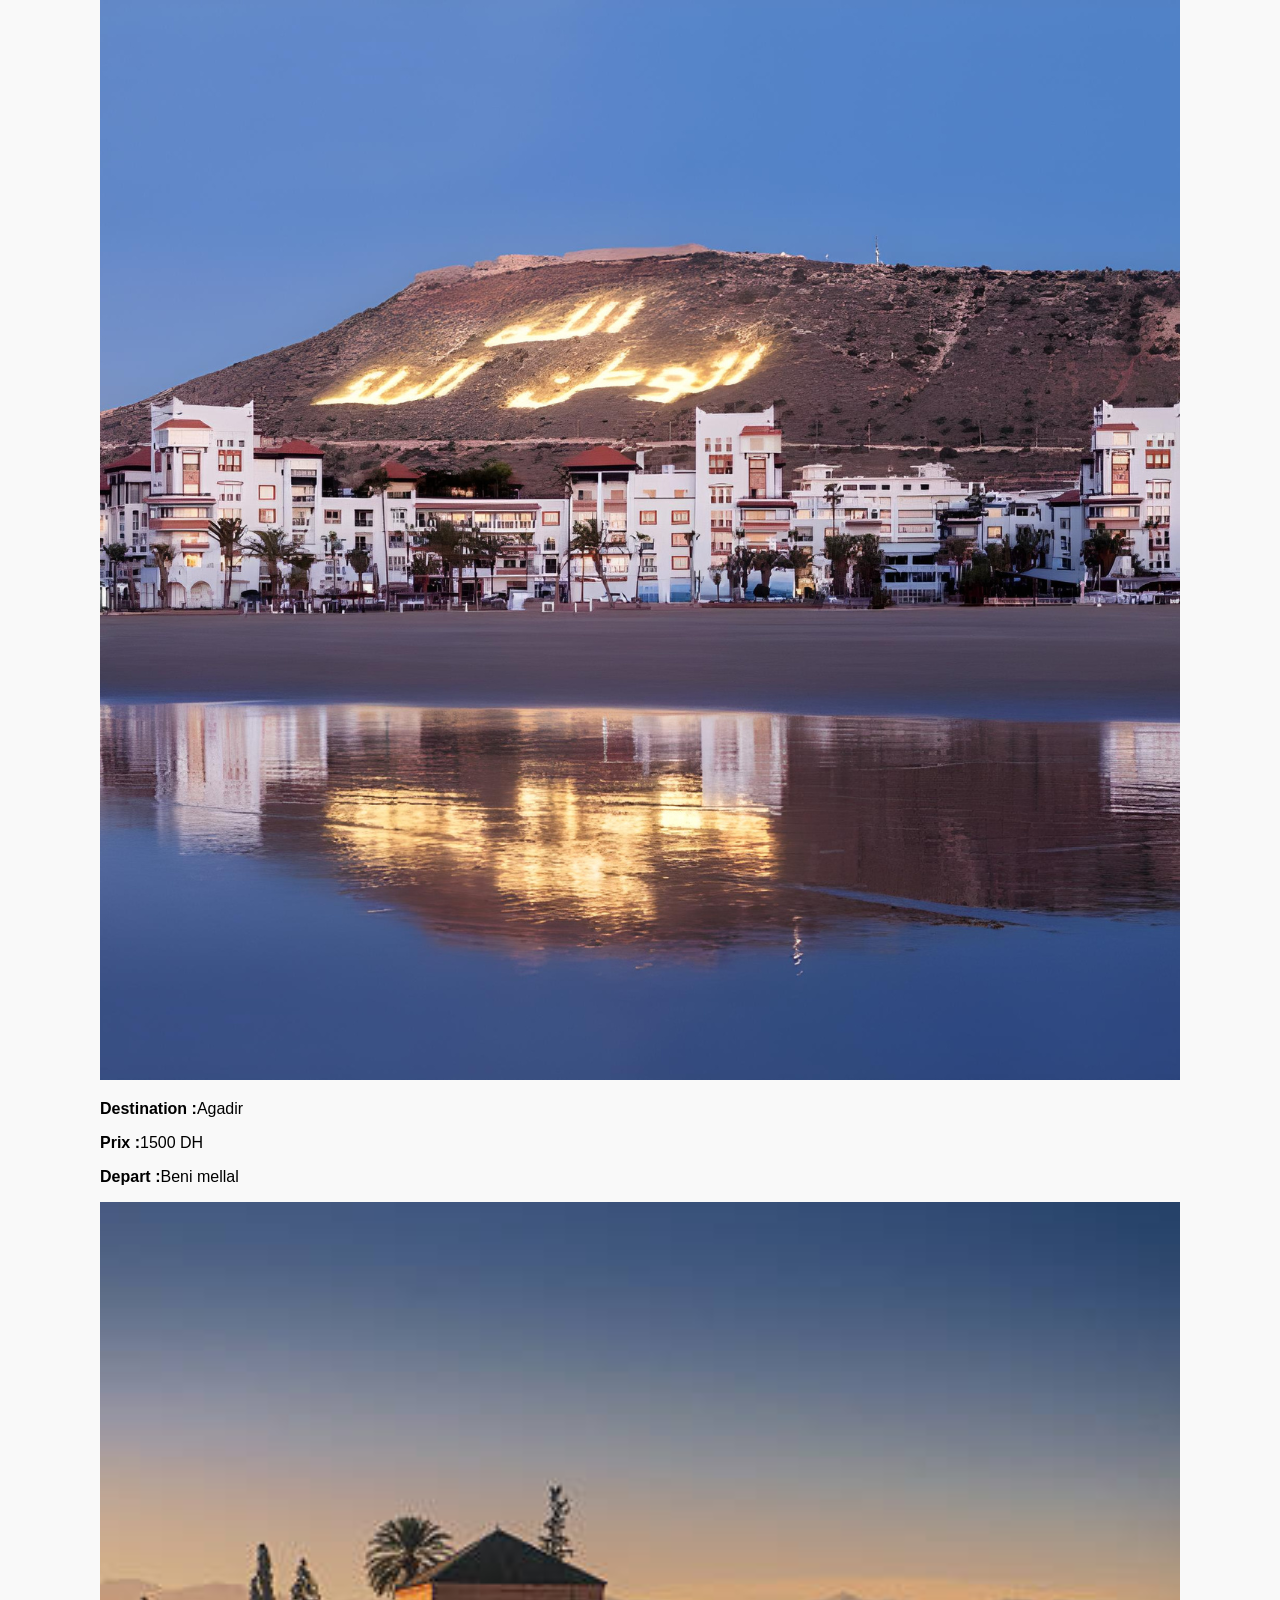
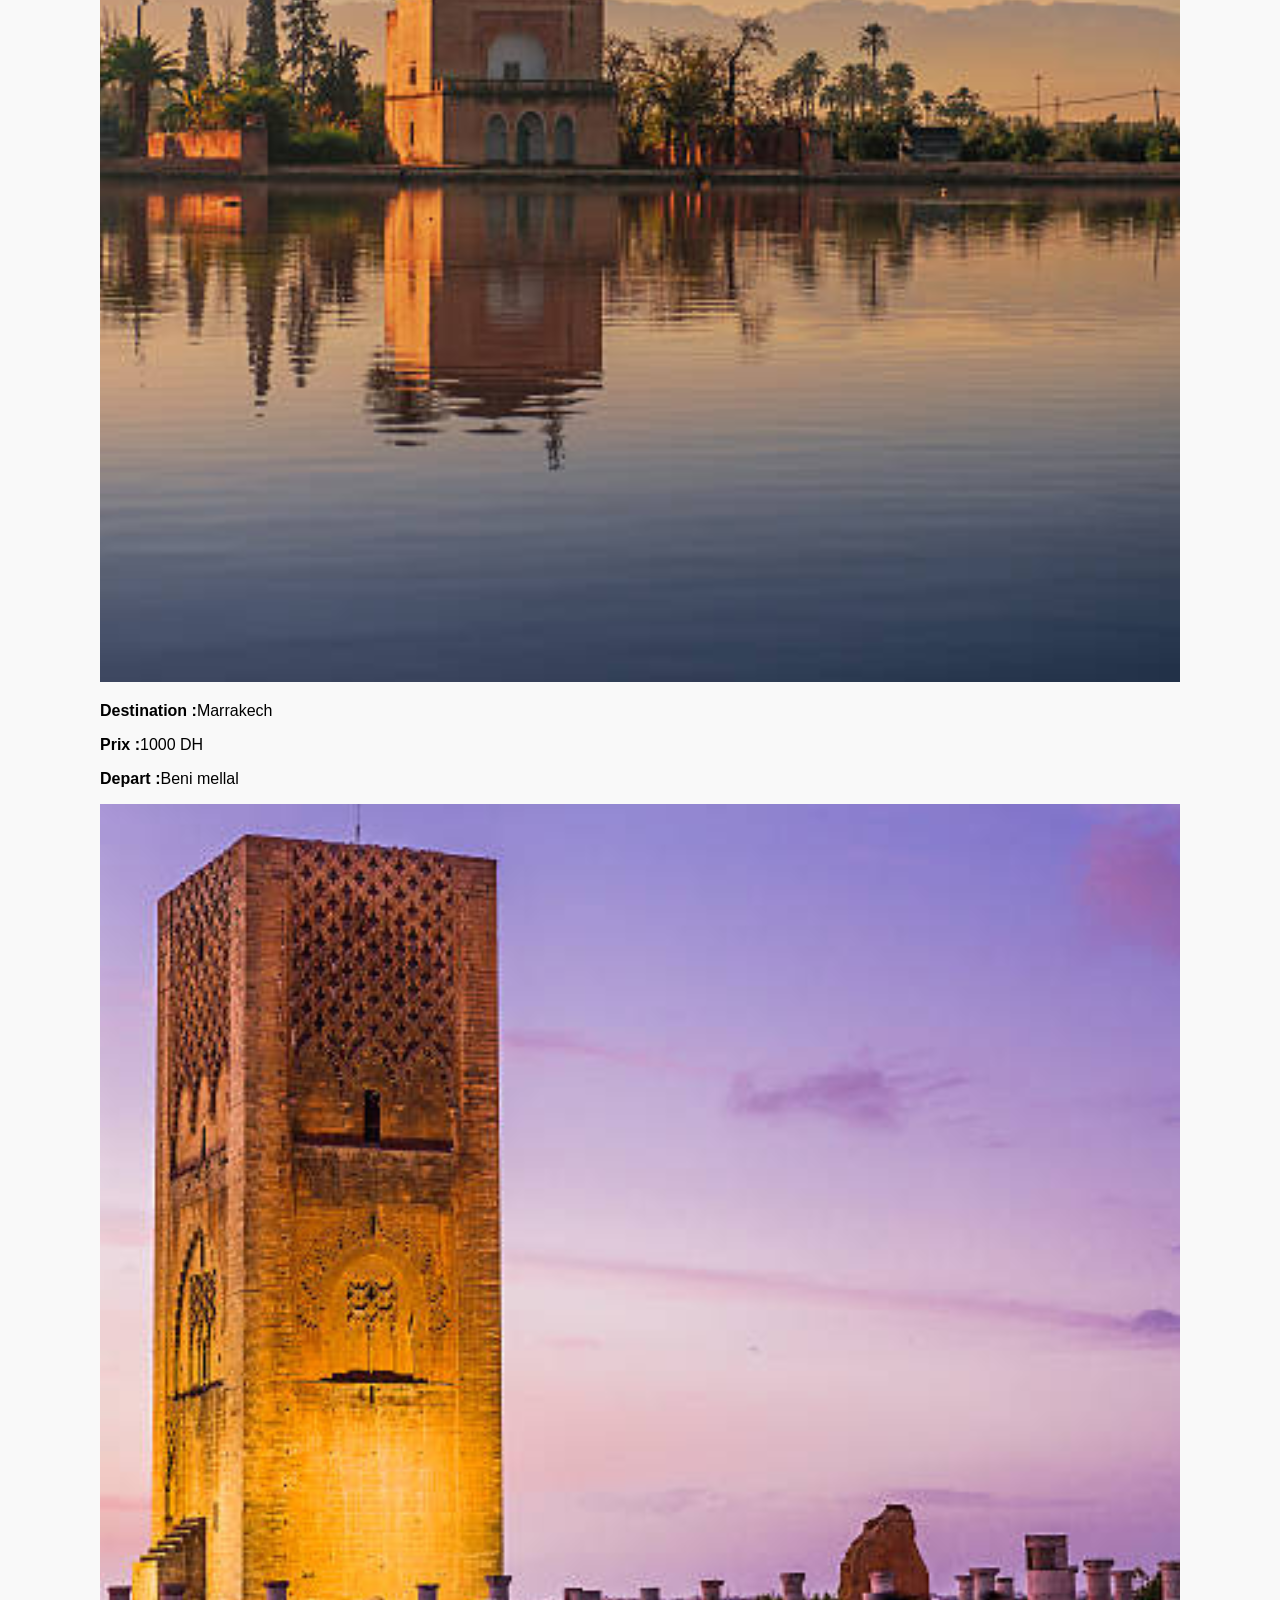
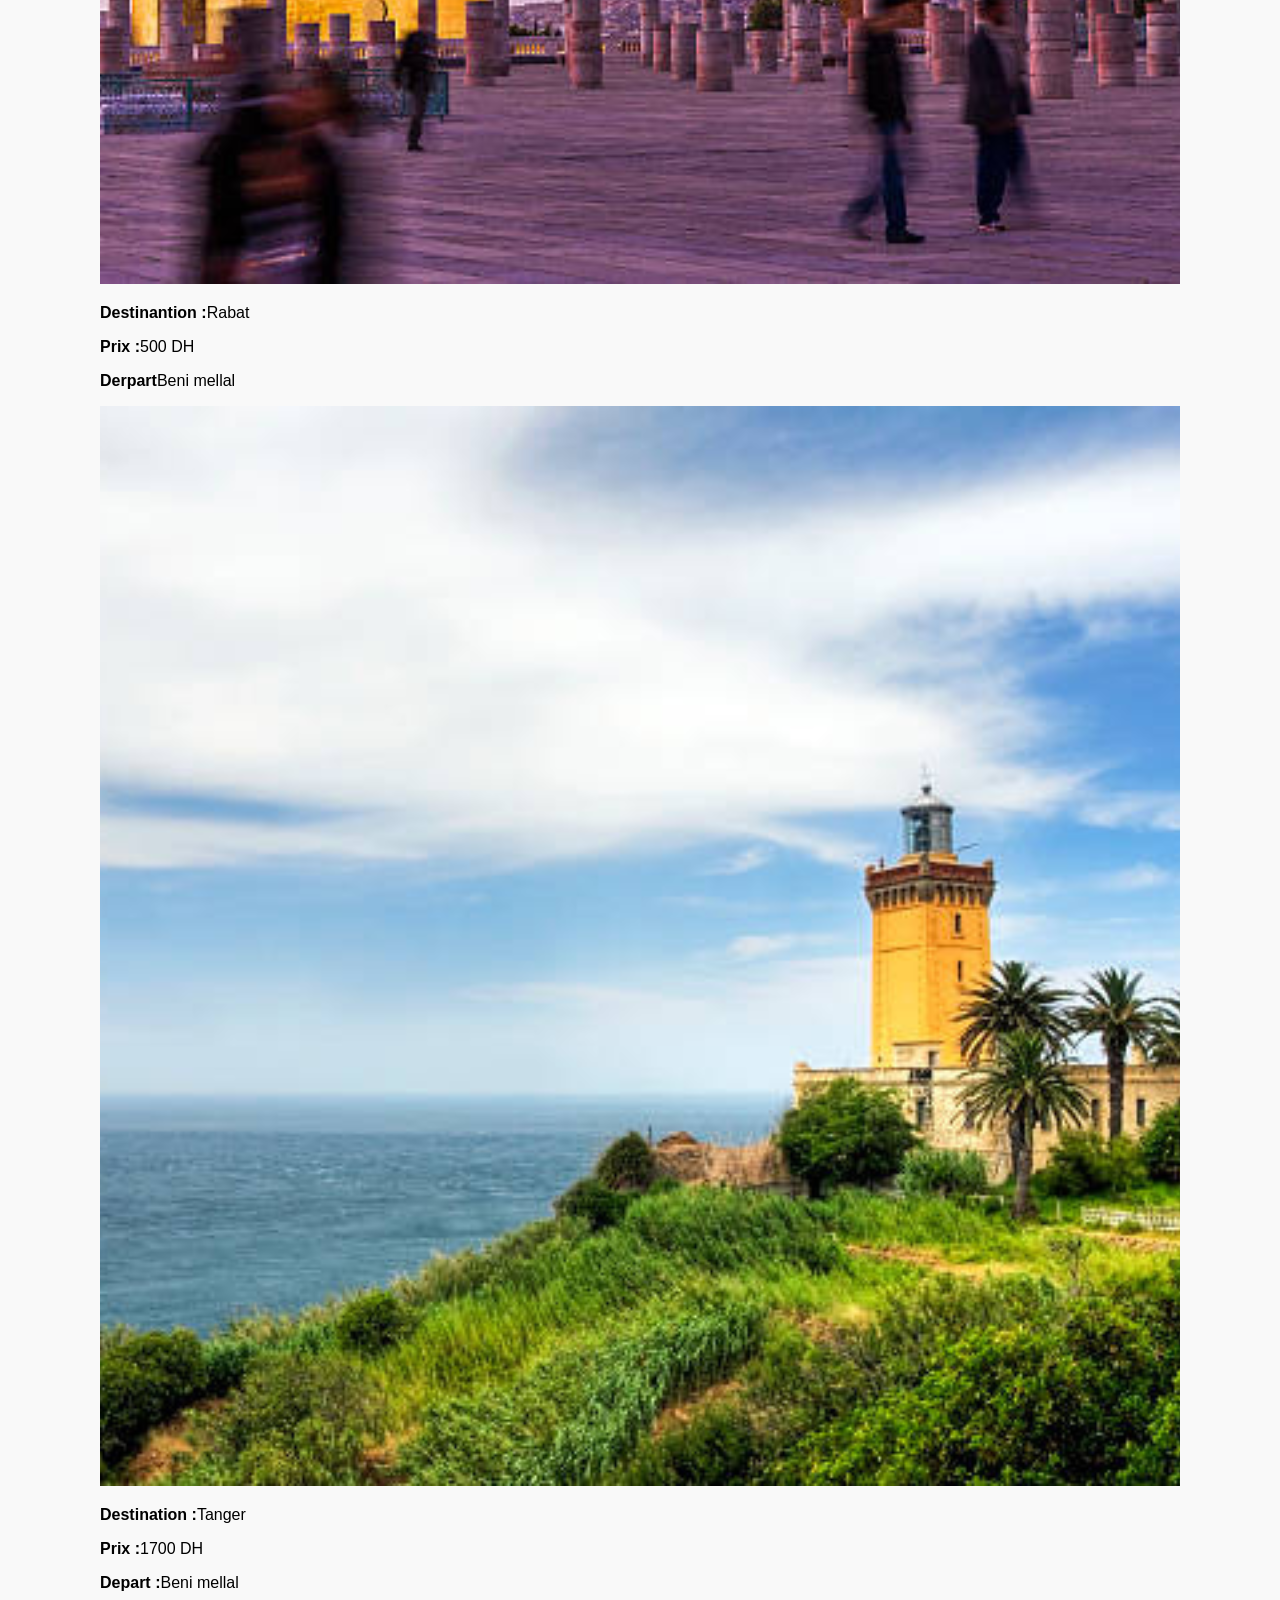
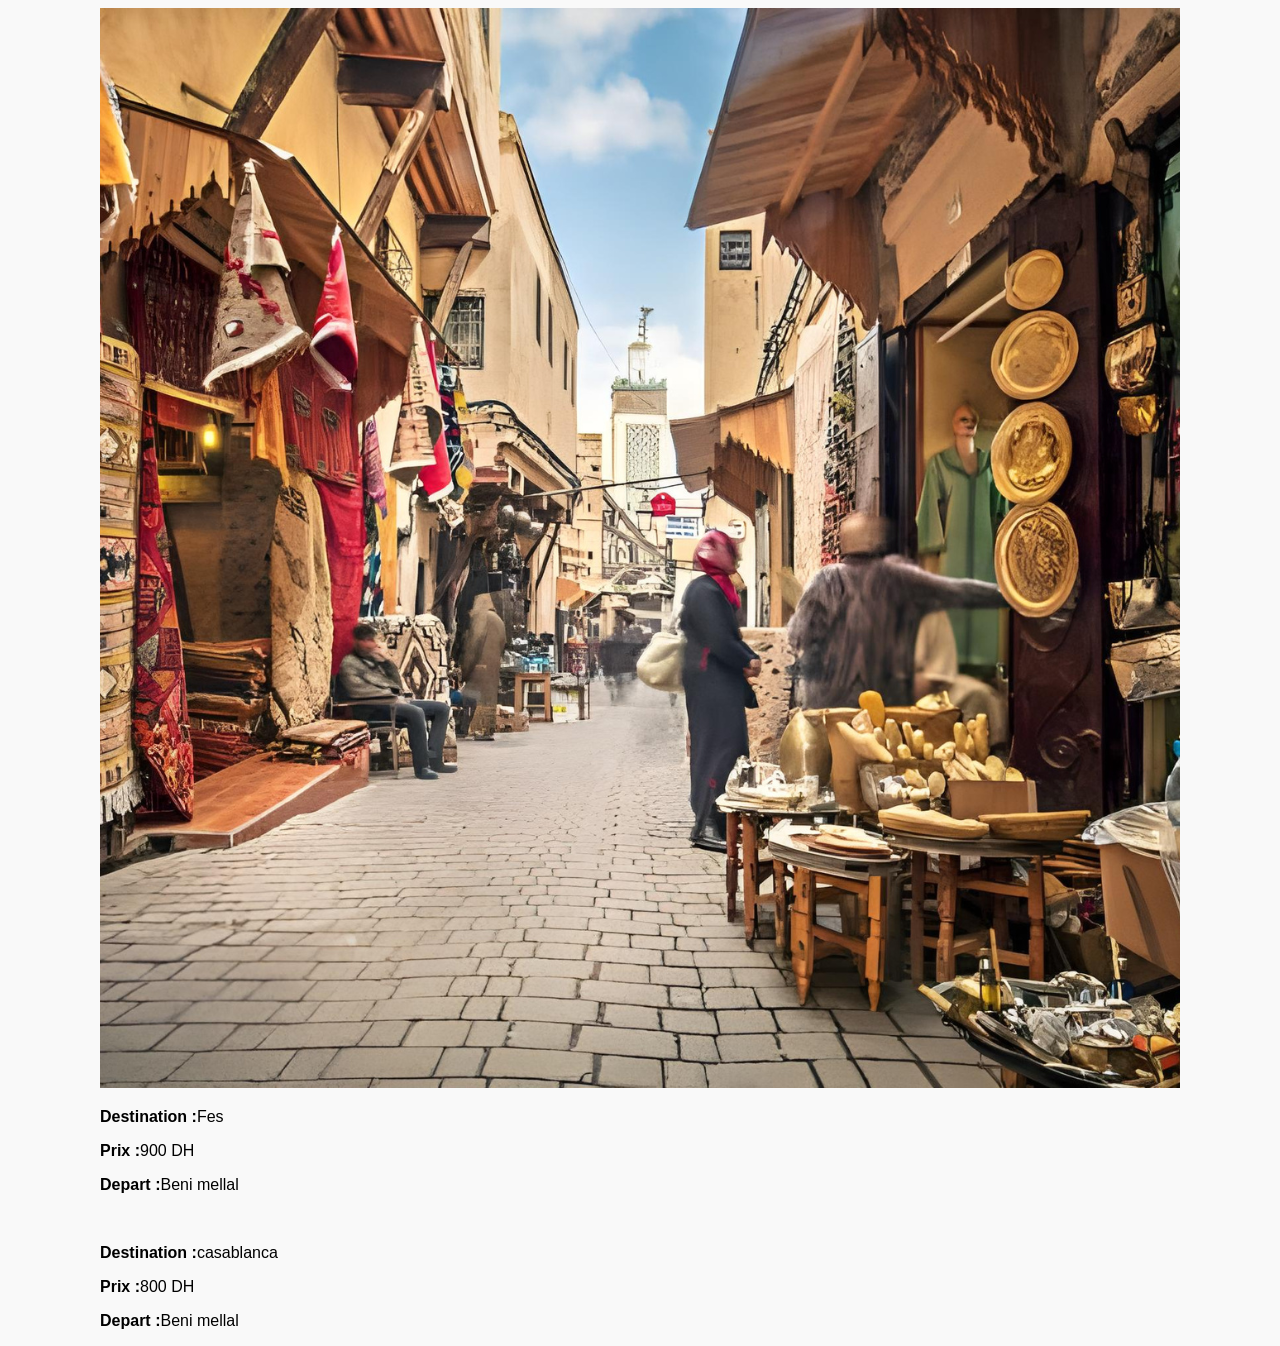
==== Desktop/Viatours2/index.html @ 823cdb67 "les cartes" ====
<!DOCTYPE html>
<html lang="fr">
<head>
    <meta charset="UTF-8">
    <meta name="viewport" content="width=device-width, initial-scale=1.0">
    <title>Viatours</title>
    <link rel="stylesheet" href="../Viatours2/style.css">
</head>
<body>
    <div class="Destinantion">
        <div class="agadir">
            <img src="agadir.png">
            <div class="agadir content">
                <p><strong>Destination :</strong>Agadir</p>
                <p><strong>Prix :</strong>1500 DH</p>
                <p><strong>Depart :</strong>Beni mellal</p>
            </div>
        </div>
        <div class="marrakech">
            <img src="marrakech.png">
            <div class="marrakech content">
                <p><strong>Destination :</strong>Marrakech</p>
                <p><strong>Prix :</strong>1000 DH</p>
                <p><strong>Depart :</strong>Beni mellal</p>
            </div>
        </div>
        <div class="rabat">
            <img src="rabat.png">
            <div class="rabat content">
                <p><strong>Destinantion :</strong>Rabat</p>
                <p><strong>Prix :</strong>500 DH</p>
                <p><strong>Derpart</strong>Beni mellal</p>
            </div>
        </div>
        <div class="tanger">
            <img src="tanger.png">
            <div class="tanger content">
                <p><strong>Destination :</strong>Tanger</p>
                <p><strong>Prix :</strong>1700 DH</p>
                <p><strong>Depart :</strong>Beni mellal</p>
            </div>
        </div>
        <div class="fes">
            <img src="fes.png">
            <div class="fes content">
                <p><strong>Destination :</strong>Fes</p>
                <p><strong>Prix :</strong>900 DH</p>
                <p><Strong>Depart :</Strong>Beni mellal</p>
            </div>
        </div>
        <div class="casablanca">
            <img src="">
            <div class="casablanca content">
                <p><strong>Destination :</strong>casablanca</p>
                <p><strong>Prix :</strong>800 DH</p>
                <p><strong>Depart :</strong>Beni mellal</p>
            </div>
            </div>
        </div>
    </div>
</body>
</html>
---- Desktop/Viatours2/style.css ----
body {
    font-family: Arial, sans-serif;
    background-color: #f9f9f9;
    margin: 0;
    padding: 0;
    display: flex;
    justify-content: center;
    align-items: center;
    min-height: 100vh;
  }
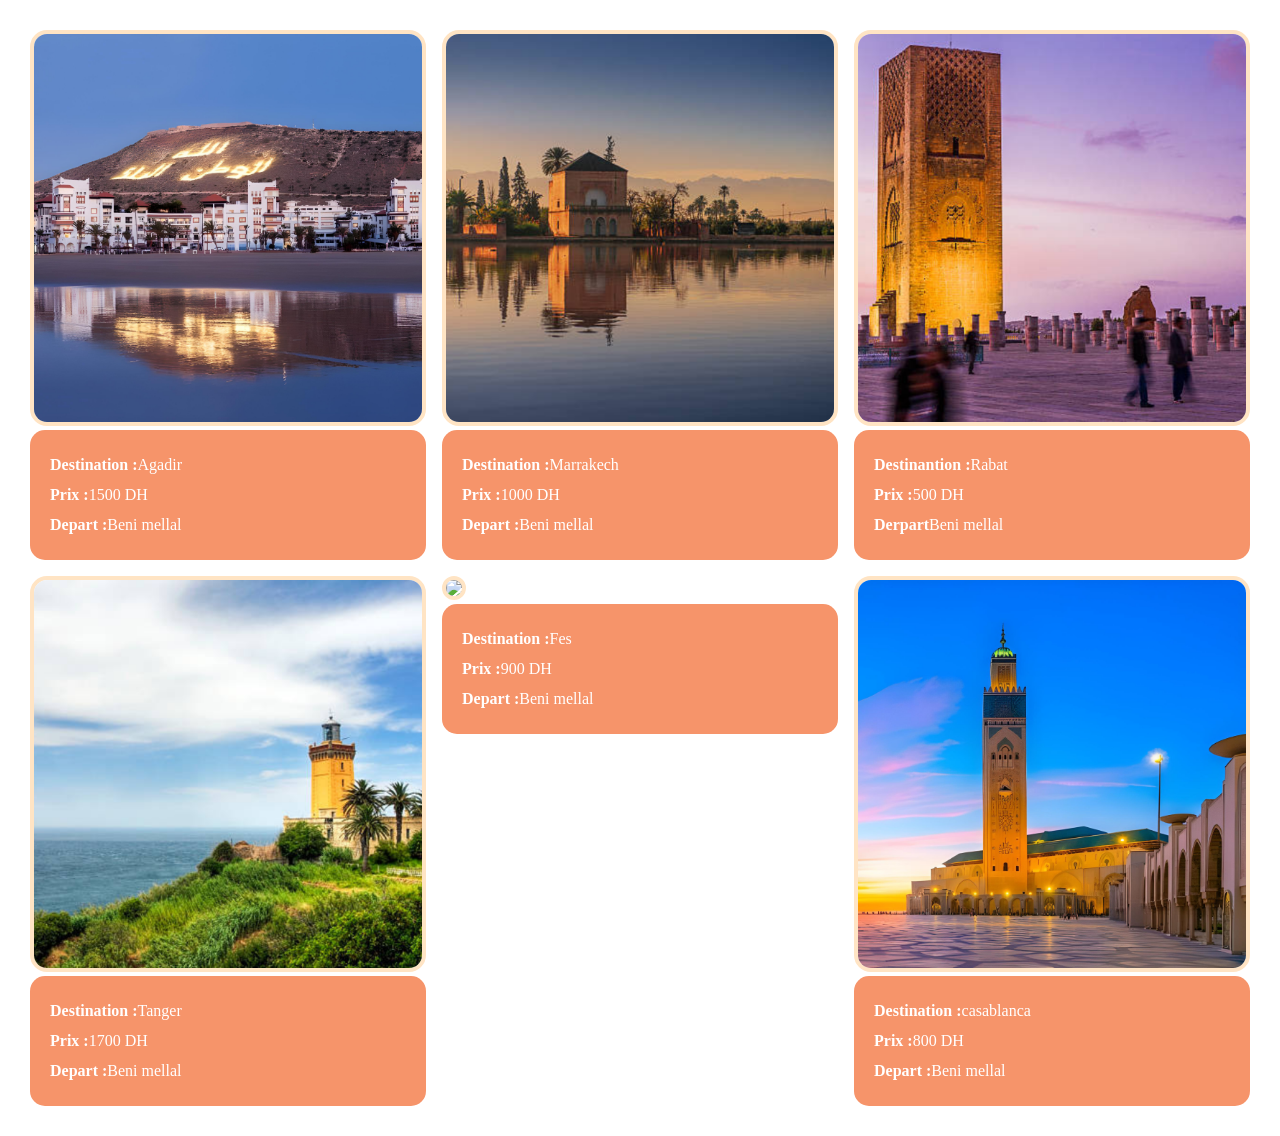
==== commit 9aaf0417: "css des cartes" ====
--- a/Desktop/Viatours2/index.html
+++ b/Desktop/Viatours2/index.html
@@ -4,59 +4,74 @@
     <meta charset="UTF-8">
     <meta name="viewport" content="width=device-width, initial-scale=1.0">
     <title>Viatours</title>
-    <link rel="stylesheet" href="../Viatours2/style.css">
+    <link rel="stylesheet" href="CSS/style.css">
 </head>
 <body>
-    <div class="Destinantion">
-        <div class="agadir">
-            <img src="agadir.png">
-            <div class="agadir content">
-                <p><strong>Destination :</strong>Agadir</p>
-                <p><strong>Prix :</strong>1500 DH</p>
-                <p><strong>Depart :</strong>Beni mellal</p>
+    
+    <div class="destination">
+
+        <div class="cartes">
+
+            <div class="carte">
+                <img src="Image/agadir.png">
+
+                <div class="city-content">
+                    <p><strong>Destination :</strong>Agadir</p>
+                    <p><strong>Prix :</strong>1500 DH</p>
+                    <p><strong>Depart :</strong>Beni mellal</p>
+                </div>
             </div>
+
+            <div class="carte">
+
+                <img src="Image/marrakech.png">
+
+                <div class="city-content">
+                    <p><strong>Destination :</strong>Marrakech</p>
+                    <p><strong>Prix :</strong>1000 DH</p>
+                    <p><strong>Depart :</strong>Beni mellal</p>
+                </div>
+            </div>
+
+            <div class="carte">
+                <img src="Image/rabat.png">
+                <div class="city-content">
+                    <p><strong>Destinantion :</strong>Rabat</p>
+                    <p><strong>Prix :</strong>500 DH</p>
+                    <p><strong>Derpart</strong>Beni mellal</p>
+                </div>
+            </div>
+
+            <div class="carte">
+                <img src="Image/tanger.png">
+                <div class="city-content">
+                    <p><strong>Destination :</strong>Tanger</p>
+                    <p><strong>Prix :</strong>1700 DH</p>
+                    <p><strong>Depart :</strong>Beni mellal</p>
+                </div>
+            </div>
+
+            <div class="carte">
+                <img src="/Image/fes.png">
+                <div class="city-content">
+                    <p><strong>Destination :</strong>Fes</p>
+                    <p><strong>Prix :</strong>900 DH</p>
+                    <p><Strong>Depart :</Strong>Beni mellal</p>
+                </div>
+            </div>
+
+            <div class="carte">
+                <img src="Image/casablanca.png">
+
+                <div class="city-content">
+                    <p><strong>Destination :</strong>casablanca</p>
+                    <p><strong>Prix :</strong>800 DH</p>
+                    <p><strong>Depart :</strong>Beni mellal</p>
+                </div>
+             </div>
+        
         </div>
-        <div class="marrakech">
-            <img src="marrakech.png">
-            <div class="marrakech content">
-                <p><strong>Destination :</strong>Marrakech</p>
-                <p><strong>Prix :</strong>1000 DH</p>
-                <p><strong>Depart :</strong>Beni mellal</p>
-            </div>
-        </div>
-        <div class="rabat">
-            <img src="rabat.png">
-            <div class="rabat content">
-                <p><strong>Destinantion :</strong>Rabat</p>
-                <p><strong>Prix :</strong>500 DH</p>
-                <p><strong>Derpart</strong>Beni mellal</p>
-            </div>
-        </div>
-        <div class="tanger">
-            <img src="tanger.png">
-            <div class="tanger content">
-                <p><strong>Destination :</strong>Tanger</p>
-                <p><strong>Prix :</strong>1700 DH</p>
-                <p><strong>Depart :</strong>Beni mellal</p>
-            </div>
-        </div>
-        <div class="fes">
-            <img src="fes.png">
-            <div class="fes content">
-                <p><strong>Destination :</strong>Fes</p>
-                <p><strong>Prix :</strong>900 DH</p>
-                <p><Strong>Depart :</Strong>Beni mellal</p>
-            </div>
-        </div>
-        <div class="casablanca">
-            <img src="">
-            <div class="casablanca content">
-                <p><strong>Destination :</strong>casablanca</p>
-                <p><strong>Prix :</strong>800 DH</p>
-                <p><strong>Depart :</strong>Beni mellal</p>
-            </div>
-            </div>
-        </div>
+        
     </div>
-</body>
-</html>+
+   
--- a/Desktop/Viatours2/CSS/style.css
+++ b/Desktop/Viatours2/CSS/style.css
@@ -0,0 +1,35 @@
+* {
+  margin: 0;
+  padding: 0;
+  box-sizing: border-box;
+}
+
+.destination .cartes  {
+  display: grid;
+  grid-template-columns: repeat(3,1fr);  
+  gap: 1em;
+  padding : 10px;
+  margin: 20px; 
+}
+
+img {
+  max-width: 100%;
+  max-height: auto;
+  border-radius: 17px;
+  border: 4px solid bisque; 
+}
+
+.city-content {
+  background-color: #f6946a;
+  border-radius: 15px;
+  padding: 20px;
+  color: white;
+  line-height: 30px; 
+}
+
+
+
+
+
+
+
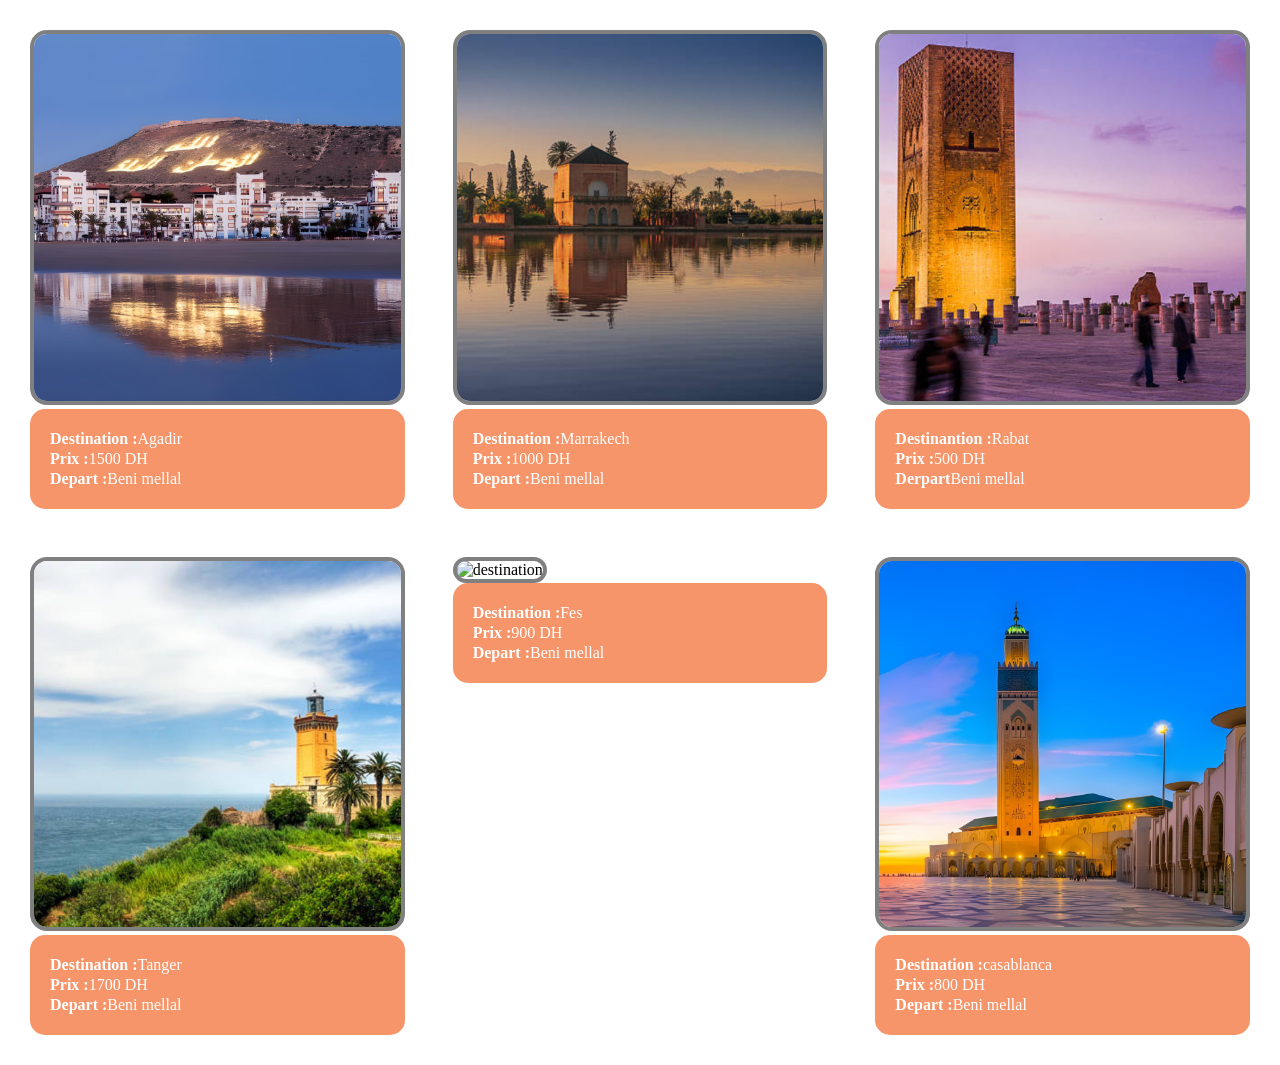
==== commit f3ea8f17: "responsive" ====
--- a/Desktop/Viatours2/index.html
+++ b/Desktop/Viatours2/index.html
@@ -8,12 +8,13 @@
 </head>
 <body>
     
+
     <div class="destination">
 
         <div class="cartes">
 
             <div class="carte">
-                <img src="Image/agadir.png">
+                <img src="Image/agadir.png" alt="destination">
 
                 <div class="city-content">
                     <p><strong>Destination :</strong>Agadir</p>
@@ -24,7 +25,7 @@
 
             <div class="carte">
 
-                <img src="Image/marrakech.png">
+                <img src="Image/marrakech.png" alt="destination">
 
                 <div class="city-content">
                     <p><strong>Destination :</strong>Marrakech</p>
@@ -34,7 +35,7 @@
             </div>
 
             <div class="carte">
-                <img src="Image/rabat.png">
+                <img src="Image/rabat.png" alt="destination"> 
                 <div class="city-content">
                     <p><strong>Destinantion :</strong>Rabat</p>
                     <p><strong>Prix :</strong>500 DH</p>
@@ -43,7 +44,7 @@
             </div>
 
             <div class="carte">
-                <img src="Image/tanger.png">
+                <img src="Image/tanger.png" alt="destination">
                 <div class="city-content">
                     <p><strong>Destination :</strong>Tanger</p>
                     <p><strong>Prix :</strong>1700 DH</p>
@@ -52,7 +53,7 @@
             </div>
 
             <div class="carte">
-                <img src="/Image/fes.png">
+                <img src="/Image/fes.png" alt="destination">
                 <div class="city-content">
                     <p><strong>Destination :</strong>Fes</p>
                     <p><strong>Prix :</strong>900 DH</p>
@@ -61,7 +62,7 @@
             </div>
 
             <div class="carte">
-                <img src="Image/casablanca.png">
+                <img src="Image/casablanca.png" alt="destination">
 
                 <div class="city-content">
                     <p><strong>Destination :</strong>casablanca</p>
@@ -73,5 +74,6 @@
         </div>
         
     </div>
-
+</body>
+</html>
    
--- a/Desktop/Viatours2/CSS/style.css
+++ b/Desktop/Viatours2/CSS/style.css
@@ -2,21 +2,22 @@
   margin: 0;
   padding: 0;
   box-sizing: border-box;
+
 }
 
 .destination .cartes  {
   display: grid;
   grid-template-columns: repeat(3,1fr);  
-  gap: 1em;
+  gap: 3em;
   padding : 10px;
   margin: 20px; 
 }
 
 img {
   max-width: 100%;
-  max-height: auto;
+  max-height: 100%;
   border-radius: 17px;
-  border: 4px solid bisque; 
+  border: 4px solid gray; 
 }
 
 .city-content {
@@ -24,12 +25,19 @@
   border-radius: 15px;
   padding: 20px;
   color: white;
-  line-height: 30px; 
+  line-height: 20px; 
+}
+
+@media (max-width:768px) {
+  .destination .cartes  {
+    display: grid;
+    grid-template-columns: repeat(2,1fr);  
+    gap: 1em;
+    padding : 10px;
+    margin: 30px;
+  }
+  
 }
 
 
 
-
-
-
-
